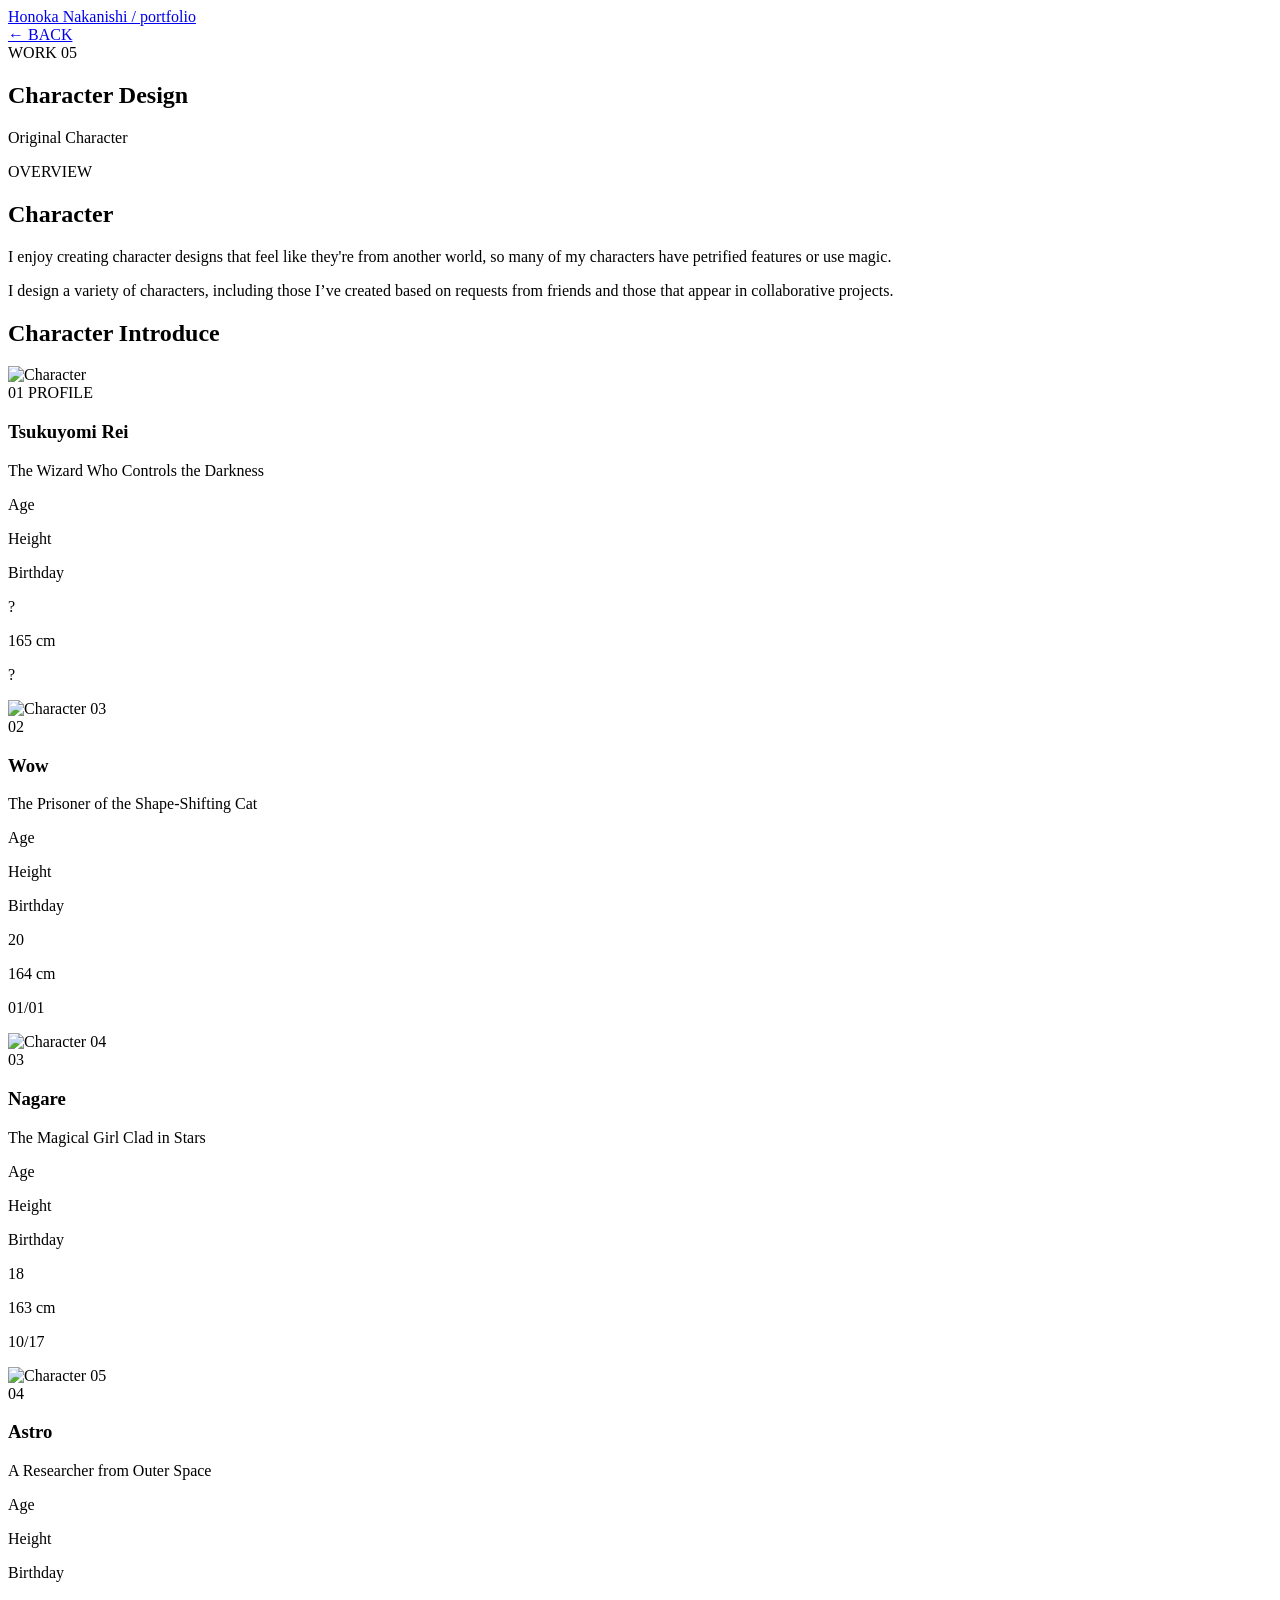
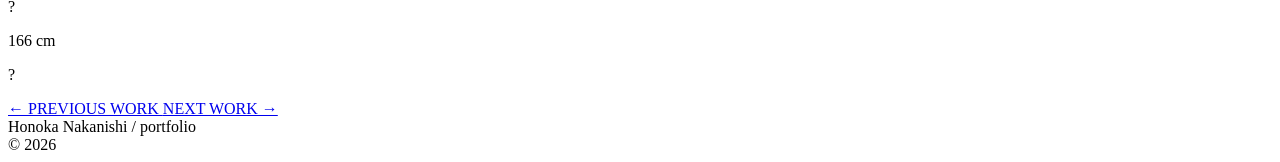
==== design.html @ 999f5041 "Add files via upload" ====
<!DOCTYPE html>
<html lang="ja">

<head>

<meta charset="UTF-8">
<meta name="viewport" content="width=device-width, initial-scale=1.0">

<title>WORK 05 | Character Design</title>

<link rel="preconnect" href="https://fonts.googleapis.com">
<link rel="preconnect" href="https://fonts.gstatic.com" crossorigin>

<link href="https://fonts.googleapis.com/css2?family=IBM+Plex+Mono:wght@300;400;500&family=Noto+Sans+JP:wght@300;500&display=swap" rel="stylesheet">

<link rel="stylesheet" href="work.css">

</head>

<body>

<div id="cursor"></div>

<div id="grid"></div>

<header>

<a class="logo" href="index.html">

Honoka Nakanishi / portfolio

</a>

<nav>

<a href="index.html">

← BACK

</a>

</nav>

</header>

<section class="work-hero fade">

<div class="work-number">

WORK 05

</div>

<h1>

Character Design

</h1>

<p class="work-subtitle">

Original Character

</p>

<div class="hero-line"></div>

</section>

<section class="work-description section fade">

<div class="description-head">

<span>

OVERVIEW

</span>

<h2>

Character

</h2>

</div>

<div class="description-body">

<p>

I enjoy creating character designs that feel like they're from another world, 
so many of my characters have petrified features or use magic.

</p>

<p>

I design a variety of characters, 
including those I’ve created based on requests from friends 
and those that appear in collaborative projects.

</p>

</div>

</section>

<section class="section fade">

<div class="section-title">

<h2>

Character Introduce

</h2>

</div>

<div class="exhibition">

<div class="exhibition-image">

<img
id="characterImage"
src="c2.PNG"
alt="Character">

</div>

<div class="exhibition-text">

    <span>

01

</span>


<span>

PROFILE

</span>

<h3>

Tsukuyomi Rei

</h3>

<p>
    The Wizard Who Controls the Darkness
</p>

<div class="detail-grid">

<div class="detail-left">

<p>Age</p>

<p>Height</p>

<p>Birthday</p>

</div>

<div class="detail-right">

<p>?</p>

<p>165 cm</p>

<p>?</p>

</div>

</div>

</div>

</div>

</section>

<section class="exhibition fade">

<div class="exhibition-image">

<img src="c3.PNG" alt="Character 03">

</div>

<div class="exhibition-text">

<span>02</span>

<h3>

Wow

</h3>

<p>
    The Prisoner of the Shape-Shifting Cat
</p>

<div class="detail-grid">

<div class="detail-left">

<p>Age</p>
<p>Height</p>
<p>Birthday</p>

</div>

<div class="detail-right">

<p>20</p>
<p>164 cm</p>
<p>01/01</p>

</div>

</div>

</div>

</section>

<section class="exhibition reverse fade">

<div class="exhibition-image">

<img src="c4.JPG" alt="Character 04">

</div>

<div class="exhibition-text">

<span>03</span>

<h3>

Nagare

</h3>

<p>
    The Magical Girl Clad in Stars
</p>


<div class="detail-grid">

<div class="detail-left">

<p>Age</p>
<p>Height</p>
<p>Birthday</p>

</div>

<div class="detail-right">

<p>18</p>
<p>163 cm</p>
<p>10/17</p>

</div>

</div>

</div>

</section>

<section class="exhibition fade">

<div class="exhibition-image">

<img src="c5.PNG" alt="Character 05">

</div>

<div class="exhibition-text">

<span>04</span>

<h3>

Astro

</h3>

<p>
    A Researcher from Outer Space
</p>

<div class="detail-grid">

<div class="detail-left">

<p>Age</p>
<p>Height</p>
<p>Birthday</p>

</div>

<div class="detail-right">

<p>?</p>
<p>166 cm</p>
<p>?</p>

</div>

</div>

</div>

</section>

<section class="work-navigation fade">

<a href="Move.html">

← PREVIOUS WORK

</a>

<a href="Others.html">

NEXT WORK →

</a>

</section>

<footer>

<div class="footer-left">

Honoka Nakanishi / portfolio

</div>

<div class="footer-right">

© 2026

</div>

</footer>


<div id="glitch">

<div class="glitch-layer"></div>

<div class="glitch-layer"></div>

<div class="glitch-layer"></div>

</div>

<script src="work.js"></script>
<script src="character.js"></script>

</body>

</html>
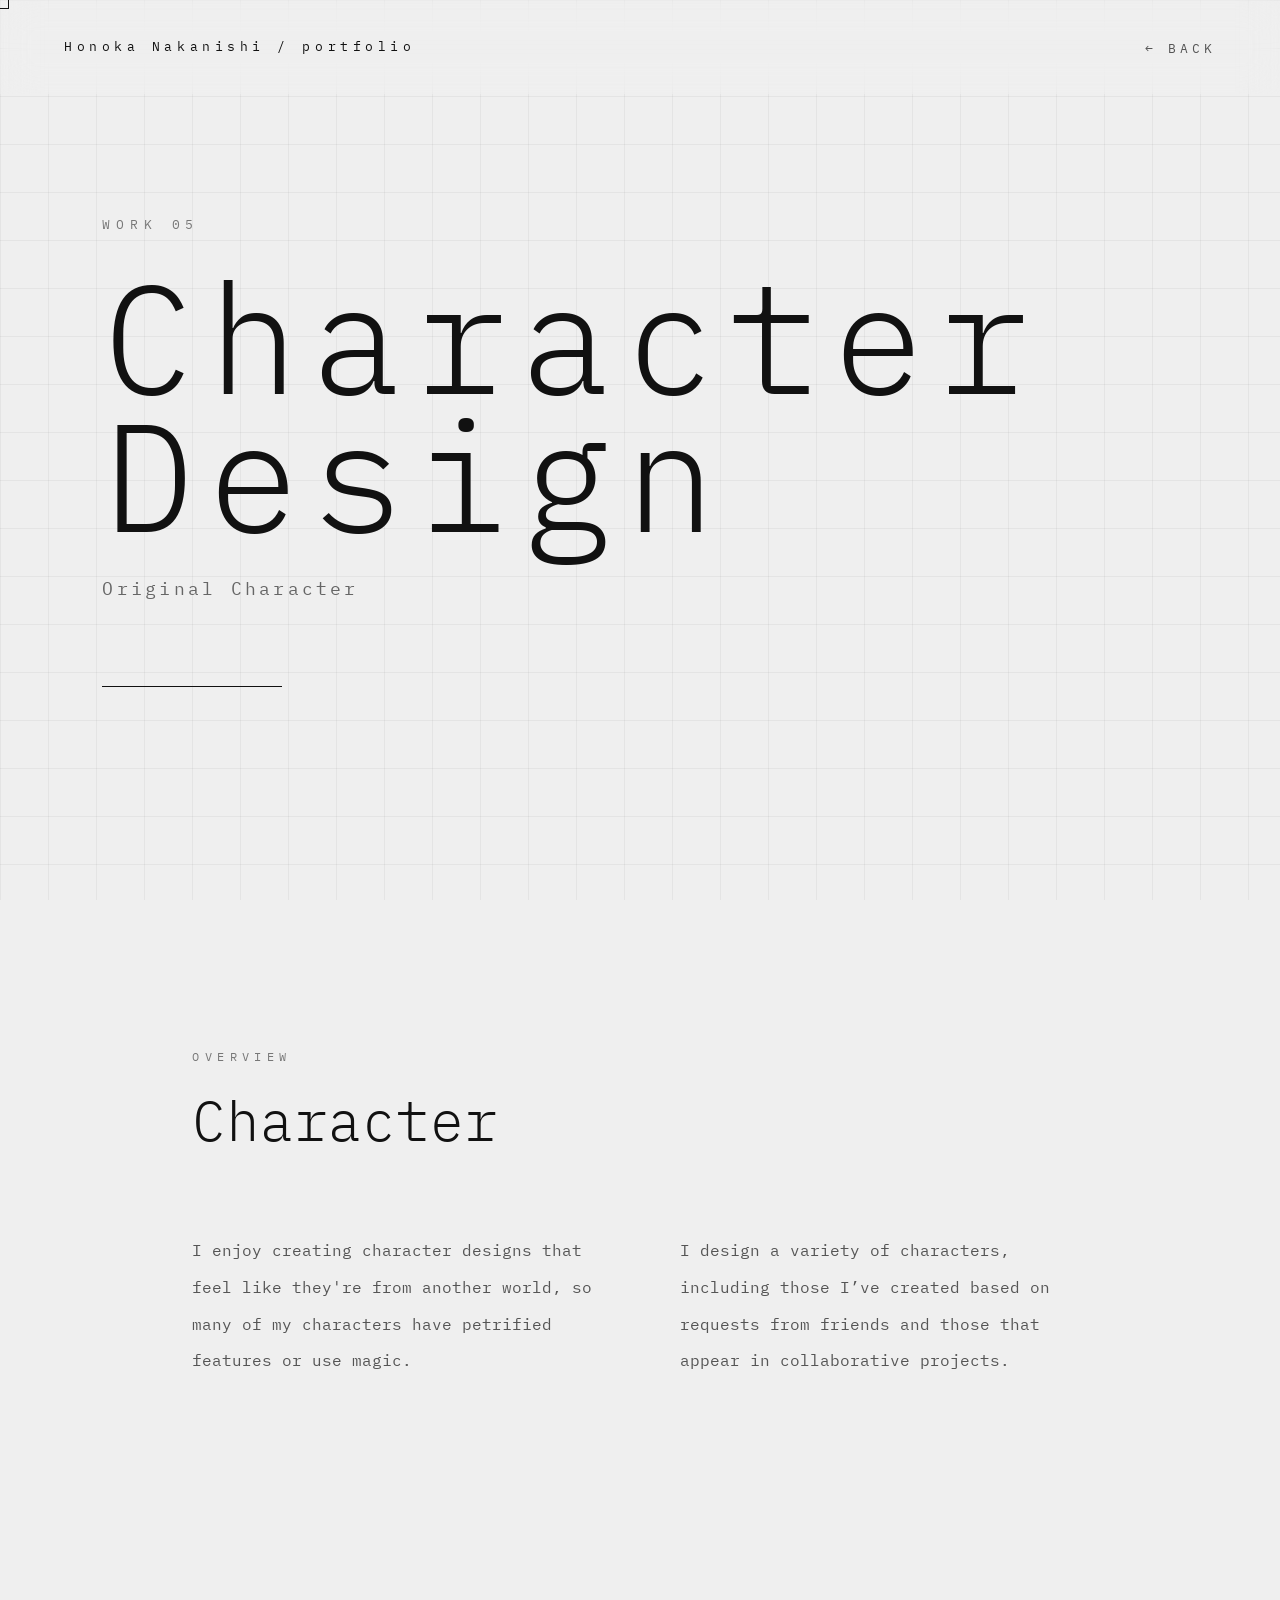
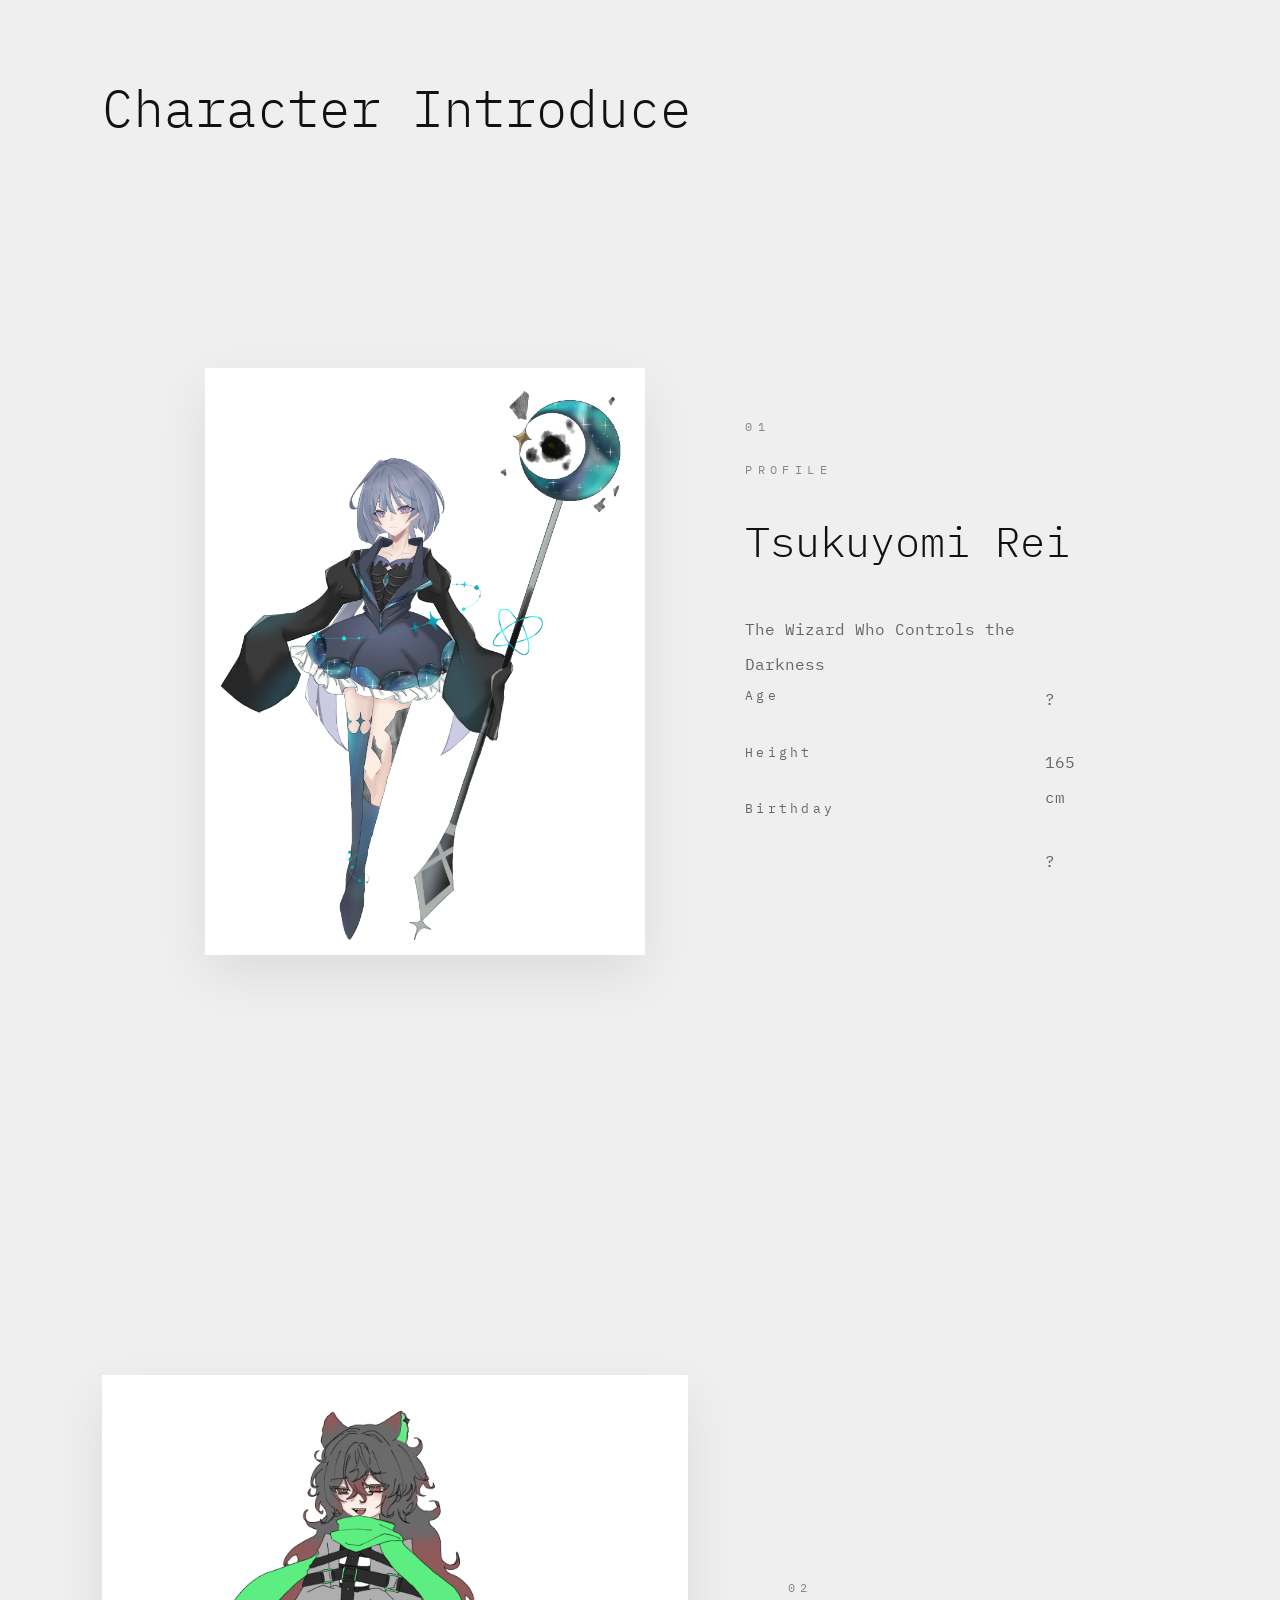
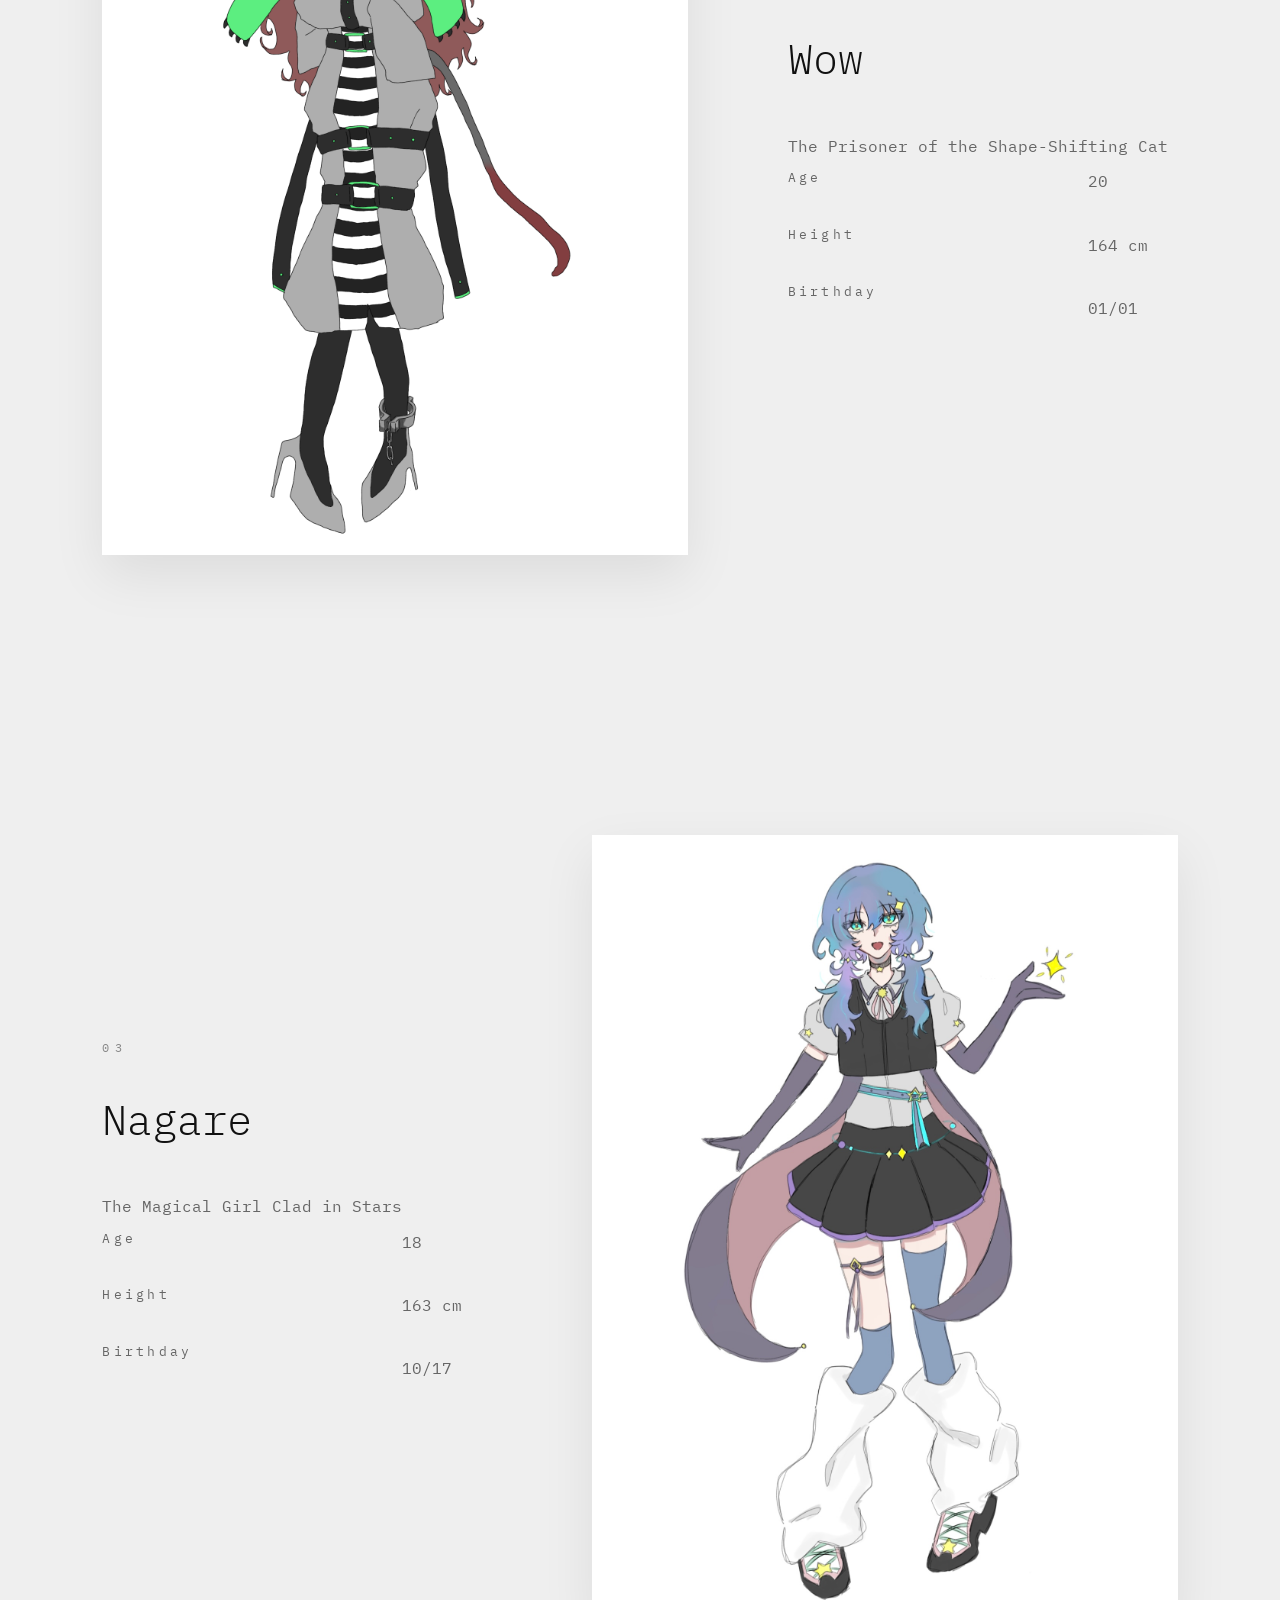
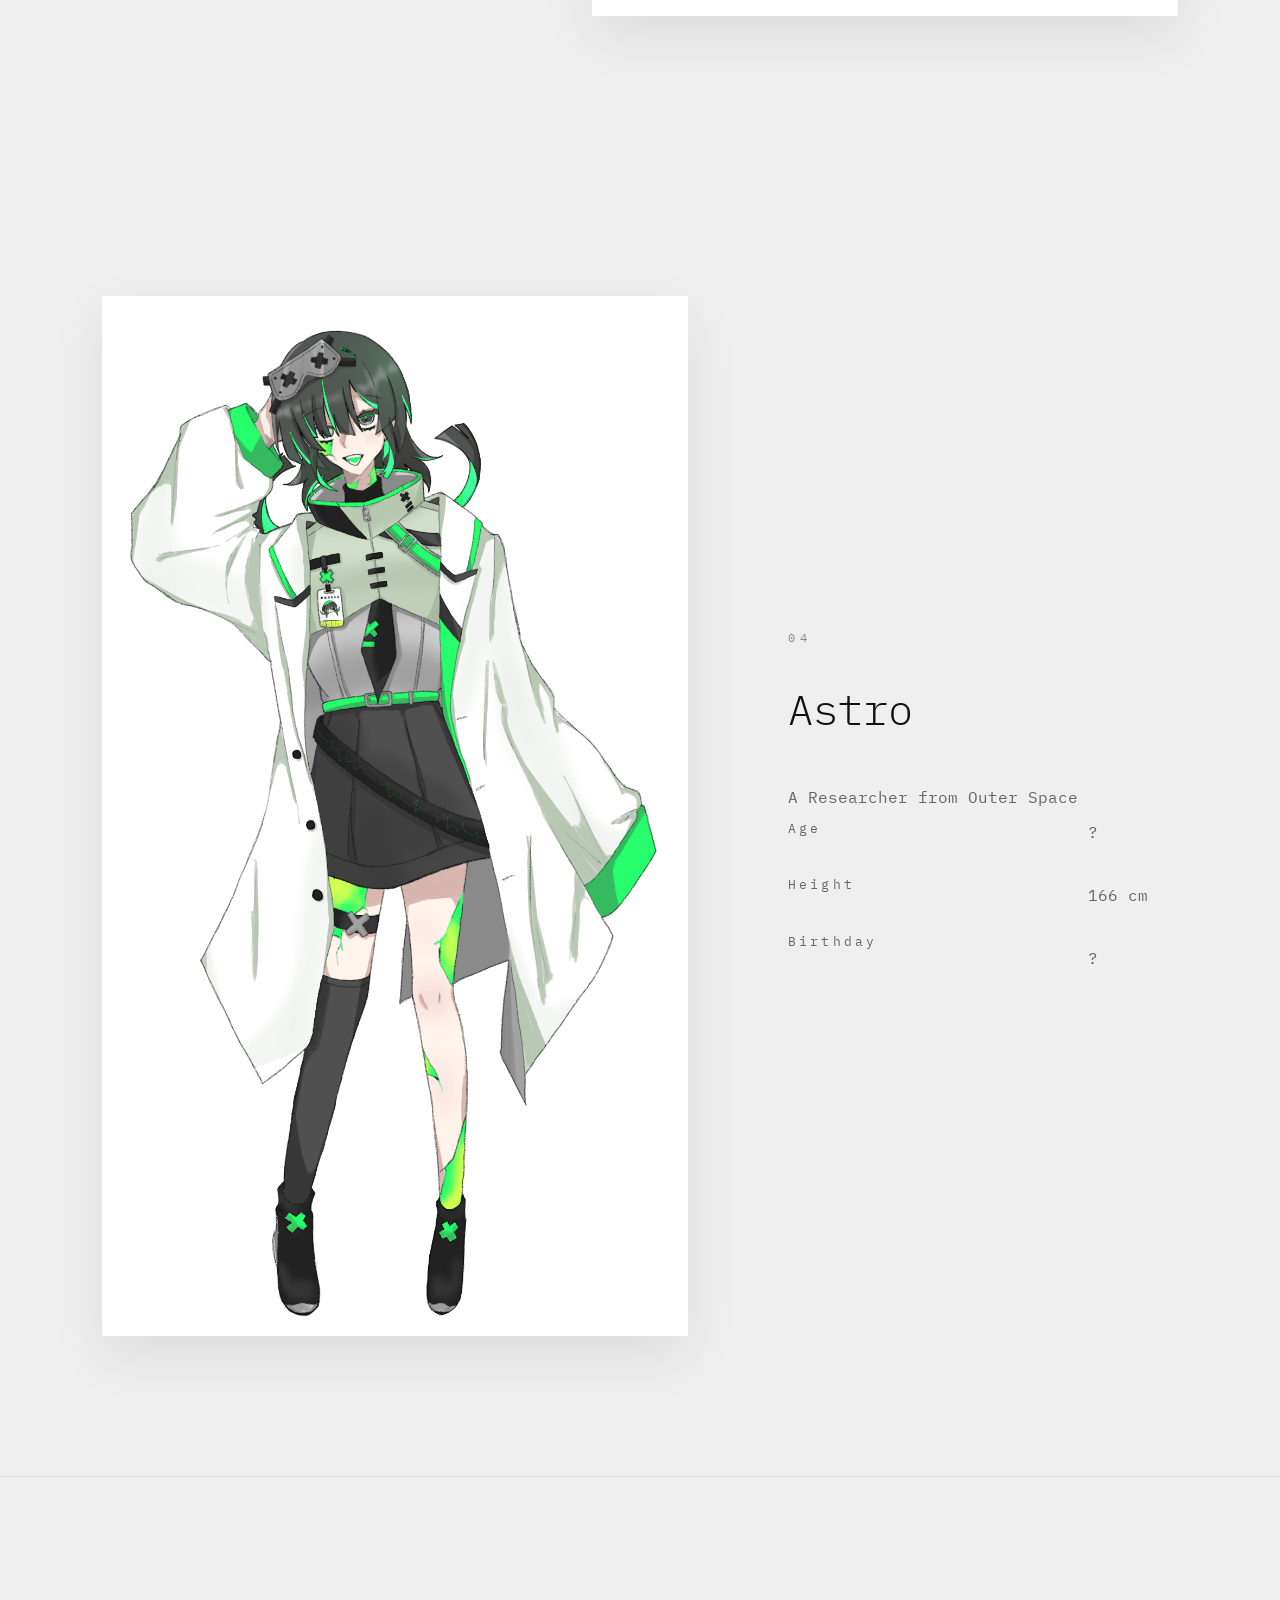
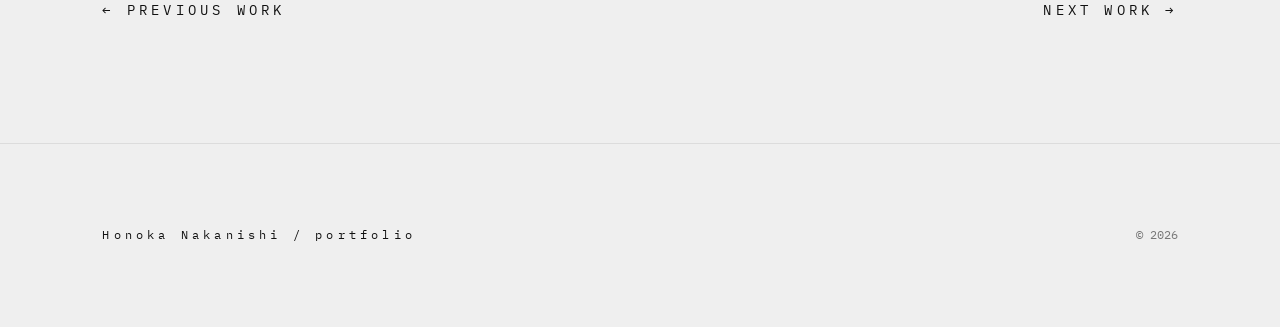
==== commit a19da2af: "Add files via upload" ====
--- a/design.html
+++ b/design.html
@@ -325,7 +325,7 @@
 
 <section class="work-navigation fade">
 
-<a href="Move.html">
+<a href="logo.html">
 
 ← PREVIOUS WORK
 
--- a/work.css
+++ b/work.css
@@ -0,0 +1,999 @@
+@import url("https://fonts.googleapis.com/css2?family=IBM+Plex+Mono:wght@300;400;500&display=swap");
+
+*{
+    margin:0;
+    padding:0;
+    box-sizing:border-box;
+}
+
+html{
+    scroll-behavior:smooth;
+}
+
+body{
+
+    background:#efefef;
+    color:#111;
+    font-family:"IBM Plex Mono", monospace;
+    overflow-x:hidden;
+    cursor:none;
+    line-height:1.9;
+
+}
+
+::selection{
+
+    background:#111;
+    color:#fff;
+
+}
+
+#grid{
+
+    position:fixed;
+    inset:0;
+    z-index:-2;
+    pointer-events:none;
+
+    background-image:
+    linear-gradient(rgba(0,0,0,.045) 1px,transparent 1px),
+    linear-gradient(90deg,rgba(0,0,0,.045) 1px,transparent 1px);
+
+    background-size:48px 48px;
+
+    transition:1s;
+
+}
+
+#cursor{
+
+    position:fixed;
+    width:18px;
+    height:18px;
+
+    border:1px solid #111;
+
+    transform:translate(-50%,-50%);
+    pointer-events:none;
+
+    z-index:99999;
+
+    transition:
+    width .3s,
+    height .3s,
+    background .3s;
+
+}
+
+#cursor.active{
+
+    width:58px;
+    height:58px;
+
+    background:rgba(0,0,0,.08);
+
+}
+
+header{
+
+    position:fixed;
+    top:0;
+    left:0;
+
+    width:100%;
+
+    padding:32px 64px;
+
+    display:flex;
+    justify-content:space-between;
+    align-items:center;
+
+    backdrop-filter:blur(18px);
+
+    background:rgba(239,239,239,.25);
+
+    z-index:1000;
+
+    transition:.4s;
+
+}
+
+header.scroll{
+
+    background:rgba(239,239,239,.82);
+
+    box-shadow:0 5px 30px rgba(0,0,0,.05);
+
+}
+
+.logo{
+
+    text-decoration:none;
+
+    color:#111;
+
+    font-size:13px;
+
+    letter-spacing:.35em;
+
+}
+
+nav a{
+
+    color:#555;
+
+    text-decoration:none;
+
+    font-size:13px;
+
+    letter-spacing:.3em;
+
+    position:relative;
+
+    transition:.35s;
+
+}
+
+nav a:hover{
+
+    color:#111;
+
+}
+
+nav a::after{
+
+    content:"";
+
+    position:absolute;
+
+    left:0;
+    bottom:-6px;
+
+    width:0;
+
+    height:1px;
+
+    background:#111;
+
+    transition:.35s;
+
+}
+
+nav a:hover::after{
+
+    width:100%;
+
+}
+
+.section{
+
+    padding:140px 8vw;
+
+}
+
+.work-hero{
+
+    min-height:100vh;
+
+    display:flex;
+
+    flex-direction:column;
+
+    justify-content:center;
+
+    align-items:flex-start;
+
+    padding:0 8vw;
+
+}
+
+.work-number{
+
+    font-size:13px;
+
+    letter-spacing:.45em;
+
+    color:#777;
+
+    margin-bottom:30px;
+
+}
+
+.work-hero h1{
+
+    font-size:clamp(72px,12vw,170px);
+
+    font-weight:300;
+
+    line-height:.9;
+
+    letter-spacing:.08em;
+
+    margin-bottom:28px;
+
+}
+
+.work-subtitle{
+
+    font-size:18px;
+
+    color:#666;
+
+    letter-spacing:.18em;
+
+}
+
+.hero-line{
+
+    width:180px;
+
+    height:1px;
+
+    background:#111;
+
+    margin-top:80px;
+
+}
+
+.work-main{
+
+    padding:0 8vw 120px;
+
+}
+
+.main-image{
+
+    width:72vw;
+
+    margin:auto;
+
+    overflow:hidden;
+
+    background:#ddd;
+
+    box-shadow:
+    0 25px 60px rgba(0,0,0,.08);
+
+}
+
+.main-image img{
+
+    width:100%;
+
+    display:block;
+
+    object-fit:cover;
+
+    transition:1.2s;
+
+}
+
+.main-image:hover img{
+
+    transform:scale(1.03);
+
+}
+
+.section-title{
+
+    display:flex;
+
+    justify-content:space-between;
+
+    align-items:flex-end;
+
+    margin-bottom:70px;
+
+}
+
+.section-title span{
+
+    font-size:12px;
+
+    letter-spacing:.45em;
+
+    color:#777;
+
+}
+
+.section-title h2{
+
+    font-size:52px;
+
+    font-weight:300;
+
+}
+
+.fade{
+
+    opacity:0;
+
+    transform:translateY(60px);
+
+    transition:1s;
+
+}
+
+.fade.show{
+
+    opacity:1;
+
+    transform:none;
+
+}
+
+.work-detail{
+
+    border-top:1px solid rgba(0,0,0,.08);
+
+}
+
+.detail-title{
+
+    font-size:12px;
+
+    letter-spacing:.45em;
+
+    color:#777;
+
+    margin-bottom:70px;
+
+}
+
+.detail-grid{
+
+    display:grid;
+
+    grid-template-columns:220px 1fr;
+
+    gap:80px;
+
+}
+
+.detail-left p{
+
+    margin-bottom:28px;
+
+    color:#888;
+
+    letter-spacing:.25em;
+
+    font-size:13px;
+
+}
+
+.detail-right p{
+
+    margin-bottom:28px;
+
+    font-size:16px;
+
+    color:#111;
+
+}
+
+.work-description{
+
+    max-width:1100px;
+
+    margin:auto;
+
+}
+
+.description-head{
+
+    margin-bottom:80px;
+
+}
+
+.description-head span{
+
+    font-size:12px;
+
+    letter-spacing:.45em;
+
+    color:#777;
+
+}
+
+.description-head h2{
+
+    margin-top:20px;
+
+    font-size:56px;
+
+    font-weight:300;
+
+    line-height:1.1;
+
+}
+
+.description-body{
+
+    display:grid;
+
+    grid-template-columns:1fr 1fr;
+
+    gap:80px;
+
+}
+
+.description-body p{
+
+    color:#555;
+
+    line-height:2.3;
+
+    font-size:16px;
+
+}
+
+.exhibition{
+
+    display:grid;
+
+    grid-template-columns:1.5fr 1fr;
+
+    gap:100px;
+
+    align-items:center;
+
+    padding:140px 8vw;
+
+}
+
+.exhibition.reverse{
+
+    grid-template-columns:1fr 1.5fr;
+
+}
+
+.exhibition.reverse .exhibition-image{
+
+    order:2;
+
+}
+
+.exhibition.reverse .exhibition-text{
+
+    order:1;
+
+}
+
+.exhibition-image{
+
+    overflow:hidden;
+
+    background:#ddd;
+
+    box-shadow:
+    0 20px 50px rgba(0,0,0,.08);
+
+}
+
+.exhibition-image img{
+
+    width:100%;
+
+    display:block;
+
+    transition:1.2s;
+
+}
+
+.exhibition-image:hover img{
+
+    transform:scale(1.04);
+
+}
+
+.exhibition-text span{
+
+    display:block;
+
+    margin-bottom:20px;
+
+    font-size:12px;
+
+    color:#888;
+
+    letter-spacing:.45em;
+
+}
+
+.exhibition-text h3{
+
+    font-size:42px;
+
+    font-weight:300;
+
+    margin-bottom:30px;
+
+}
+
+.exhibition-text p{
+
+    color:#666;
+
+    line-height:2.2;
+
+    max-width:420px;
+
+}
+
+.work-quote{
+
+    padding:180px 8vw;
+
+    text-align:center;
+
+}
+
+.work-quote p{
+
+    font-size:42px;
+
+    font-weight:300;
+
+    line-height:1.8;
+
+    letter-spacing:.05em;
+
+    color:#222;
+
+}
+
+.process-grid{
+
+    display:grid;
+
+    grid-template-columns:repeat(4,1fr);
+
+    gap:40px;
+
+    margin-top:80px;
+
+}
+
+.process-item{
+
+    display:flex;
+
+    flex-direction:column;
+
+}
+
+.process-item img{
+
+    width:100%;
+
+    aspect-ratio:4 / 5;
+
+    object-fit:cover;
+
+    background:#ddd;
+
+    filter:grayscale(.85);
+
+    transition:.8s;
+
+}
+
+.process-item:hover img{
+
+    filter:grayscale(0);
+
+    transform:translateY(-8px);
+
+}
+
+.process-item h4{
+
+    margin-top:20px;
+
+    font-weight:300;
+
+    font-size:18px;
+
+}
+
+.process-item::after{
+
+    content:"";
+
+    width:0;
+
+    height:1px;
+
+    background:#111;
+
+    margin-top:12px;
+
+    transition:.4s;
+
+}
+
+.process-item:hover::after{
+
+    width:100%;
+
+}
+
+.work-gallery{
+
+    border-top:1px solid rgba(0,0,0,.08);
+
+}
+
+.gallery-grid{
+
+    display:grid;
+
+    grid-template-columns:repeat(3,1fr);
+
+    gap:32px;
+
+    margin-top:80px;
+
+}
+
+.gallery-grid img{
+
+    width:100%;
+
+    aspect-ratio:4 / 5;
+
+    object-fit:cover;
+
+    background:#ddd;
+
+    cursor:pointer;
+
+    filter:grayscale(.9);
+
+    transition:
+    transform .5s ease,
+    filter .5s ease,
+    box-shadow .5s ease;
+
+}
+
+.gallery-grid img:hover{
+
+    filter:grayscale(0);
+
+    transform:translateY(-10px);
+
+    box-shadow:
+    0 20px 40px rgba(0,0,0,.12);
+
+}
+
+.work-navigation{
+
+    display:flex;
+
+    justify-content:space-between;
+
+    align-items:center;
+
+    padding:120px 8vw;
+
+    border-top:1px solid rgba(0,0,0,.08);
+
+}
+
+.work-navigation a{
+
+    text-decoration:none;
+
+    color:#111;
+
+    font-size:14px;
+
+    letter-spacing:.3em;
+
+    position:relative;
+
+    transition:.35s;
+
+}
+
+.work-navigation a::after{
+
+    content:"";
+
+    position:absolute;
+
+    left:0;
+    bottom:-8px;
+
+    width:0;
+
+    height:1px;
+
+    background:#111;
+
+    transition:.35s;
+
+}
+
+.work-navigation a:hover{
+
+    letter-spacing:.45em;
+
+}
+
+.work-navigation a:hover::after{
+
+    width:100%;
+
+}
+
+footer{
+
+    display:flex;
+
+    justify-content:space-between;
+
+    align-items:center;
+
+    padding:80px 8vw;
+
+    border-top:1px solid rgba(0,0,0,.08);
+
+}
+
+.footer-left{
+
+    font-size:12px;
+
+    letter-spacing:.35em;
+
+}
+
+.footer-right{
+
+    font-size:12px;
+
+    color:#777;
+
+}
+
+#glitch{
+
+    position:fixed;
+
+    inset:0;
+
+    pointer-events:none;
+
+    opacity:0;
+
+    overflow:hidden;
+
+    z-index:999999;
+
+}
+
+#glitch.play{
+
+    opacity:1;
+
+    animation:glitchFlash .45s forwards;
+
+}
+
+.glitch-layer{
+
+    position:absolute;
+
+    inset:0;
+
+    background:#fff;
+
+    mix-blend-mode:difference;
+
+}
+
+.glitch-layer:nth-child(1){
+
+    animation:glitch1 .45s;
+
+}
+
+.glitch-layer:nth-child(2){
+
+    animation:glitch2 .45s;
+
+}
+
+.glitch-layer:nth-child(3){
+
+    animation:glitch3 .45s;
+
+}
+
+@keyframes glitchFlash{
+
+    from{
+
+        opacity:1;
+
+    }
+
+    to{
+
+        opacity:0;
+
+    }
+
+}
+
+@keyframes glitch1{
+
+    0%{transform:translateX(0);}
+    25%{transform:translateX(-18px);}
+    50%{transform:translateX(10px);}
+    75%{transform:translateX(-8px);}
+    100%{transform:translateX(0);}
+
+}
+
+@keyframes glitch2{
+
+    0%{transform:translateY(0);}
+    30%{transform:translateY(14px);}
+    70%{transform:translateY(-8px);}
+    100%{transform:translateY(0);}
+
+}
+
+@keyframes glitch3{
+
+    0%{clip-path:inset(0 0 80% 0);}
+    30%{clip-path:inset(20% 0 45% 0);}
+    60%{clip-path:inset(60% 0 8% 0);}
+    100%{clip-path:inset(0);}
+
+}
+
+@media(max-width:1100px){
+
+    .description-body{
+
+        grid-template-columns:1fr;
+
+        gap:40px;
+
+    }
+
+    .exhibition,
+    .exhibition.reverse{
+
+        grid-template-columns:1fr;
+
+        gap:60px;
+
+    }
+
+    .exhibition.reverse .exhibition-image,
+    .exhibition.reverse .exhibition-text{
+
+        order:unset;
+
+    }
+
+    .process-grid{
+
+        grid-template-columns:repeat(2,1fr);
+
+    }
+
+    .gallery-grid{
+
+        grid-template-columns:repeat(2,1fr);
+
+    }
+
+}
+
+@media(max-width:768px){
+
+    body{
+
+        cursor:auto;
+
+    }
+
+    #cursor{
+
+        display:none;
+
+    }
+
+    header{
+
+        padding:24px;
+
+    }
+
+    .work-hero{
+
+        min-height:auto;
+
+        padding-top:180px;
+
+    }
+
+    .work-hero h1{
+
+        font-size:64px;
+
+    }
+
+    .main-image{
+
+        width:100%;
+
+    }
+
+    .detail-grid{
+
+        grid-template-columns:1fr;
+
+        gap:30px;
+
+    }
+
+    .work-quote{
+
+        padding:120px 24px;
+
+    }
+
+    .work-quote p{
+
+        font-size:28px;
+
+    }
+
+    .process-grid{
+
+        grid-template-columns:1fr;
+
+    }
+
+    .gallery-grid{
+
+        grid-template-columns:1fr;
+
+    }
+
+    .work-navigation{
+
+        flex-direction:column;
+
+        gap:40px;
+
+        text-align:center;
+
+    }
+
+    footer{
+
+        flex-direction:column;
+
+        gap:16px;
+
+        text-align:center;
+
+    }
+
+    .section{
+
+        padding:90px 24px;
+
+    }
+
+}
